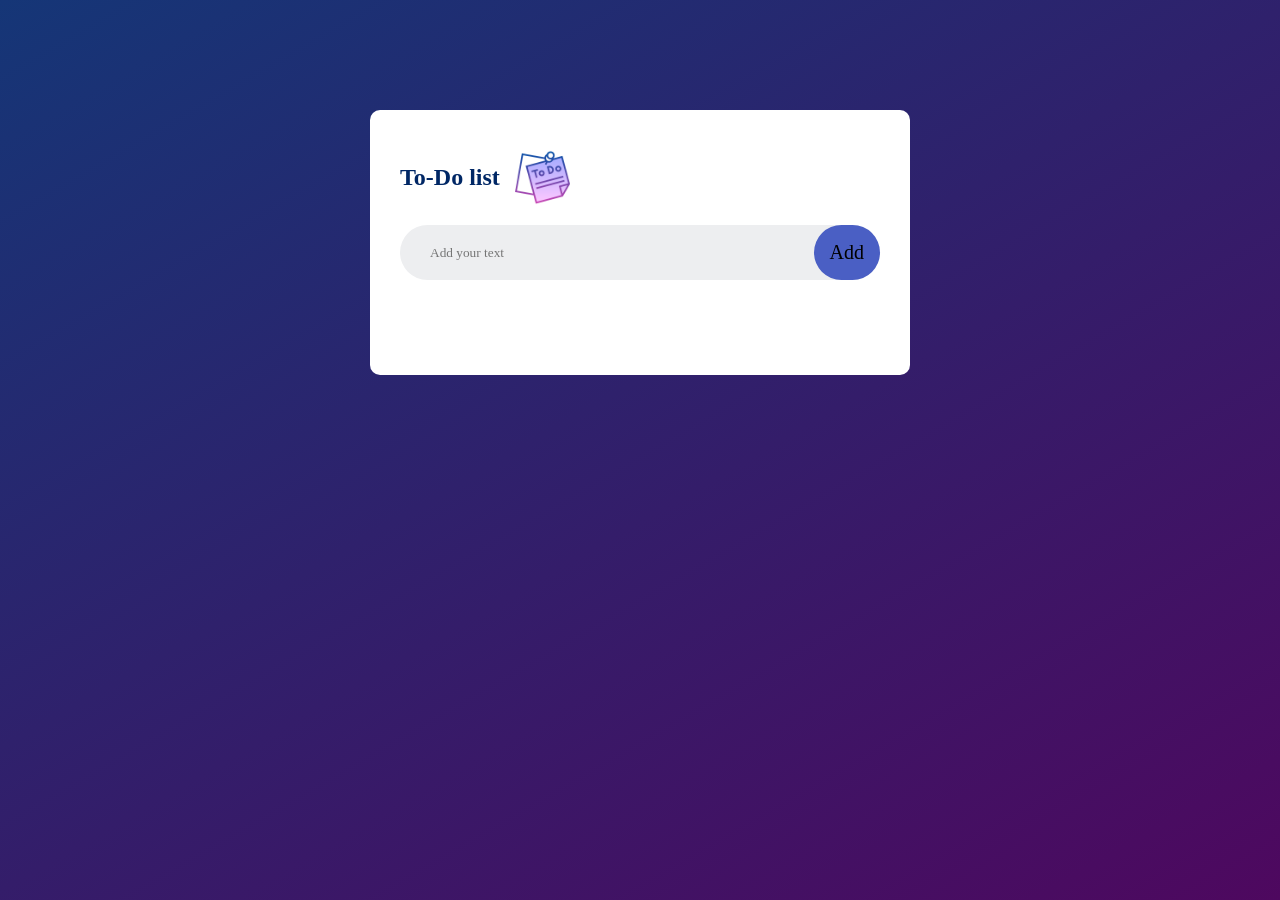
==== index.html @ 4d3d0551 "added todo list functionality" ====
<!DOCTYPE html>
<html lang="en">
<head>
    <meta charset="UTF-8">
    <meta name="viewport" content="width=device-width, initial-scale=1.0">
    <title>To-Do List Website</title>
    <link rel="stylesheet" href="style.css">
</head>

<body>
    <div class="container">
        <div class="todo-app">
            <h2>
                To-Do list
                <img src="icons/sticky-note.png" alt="Sticky note" width="60">
            </h2>

            <div class="row">
                <input type="text" id="input-box" placeholder="Add your text">
                <button onclick="addTask()">Add</button>
            </div>

            <ul id="list-container">
                <!-- Tasks will appear here -->
            </ul>
        </div>
    </div>

    <script src="script.js"></script>
</body>
</html>
---- style.css ----
* {
  margin: 0;
  padding: 0;
  font-family: "American Typewriter", serif;
  box-sizing: border-box;
}


.container {
  width: 100%;
  min-height: 100vh;
  background: linear-gradient(150deg, #153677, #4e085f);
  padding: 10px;
}

.todo-app {
  width: 100%;
  max-width: 540px;
  background: #fff;
  margin: 100px auto 20px;
  padding: 40px 30px 70px;
  border-radius: 10px;
}
.todo-app h2{
color: #002765;
display: flex;
align-items: center;
margin-bottom: 20px;
}

.todo-app h2 img{
    width: 55px;
    margin-left: 15px;
    
}

.row{
    display: flex;
    align-items: center;
    justify-content: space-between;
    background: #edeef0;
    border-radius: 30px;
    padding-left: 20px;
    margin-bottom: 25px;
}

input{
    flex: 1;
    border: none;
    outline: none;
    background: transparent;
    padding: 10px;

}

button{
    border: none;
    outline: none;
    padding: 16px;
background: #4a5fc4;
color:fff;
font-size: 20px;
cursor: pointer;
border-radius: 40px;
}

ul li{
list-style: none;
font-size: 20px;
padding: 16px 6px 14px 50px;
user-select: none; 
cursor: pointer;
position: relative;
}

ul li::before{
  content: '';
  position: absolute;
  height: 20px;
  width: 20px;
  border-radius: 50%;
  background-image: url(icons/unchecked.png);
  background-size: cover;
  background-position: center;
  top: 18px;
  left: 8px;
}

ul li.checked {
    color: #555;
    text-decoration: line-through;
}

ul li.checked::before{
  background-image: url(icons/checked.png); 
}

ul li span{
  position: absolute;
  right: 0;
  top: 5px;
  width: 40px;
  height: 40 px;
  font-size: 22px;
  color: #555;
  line-height: 40px;
  text-align:center;
  border-radius: 50px;
}

ul li span:hover{
  background: #edeef0;
}
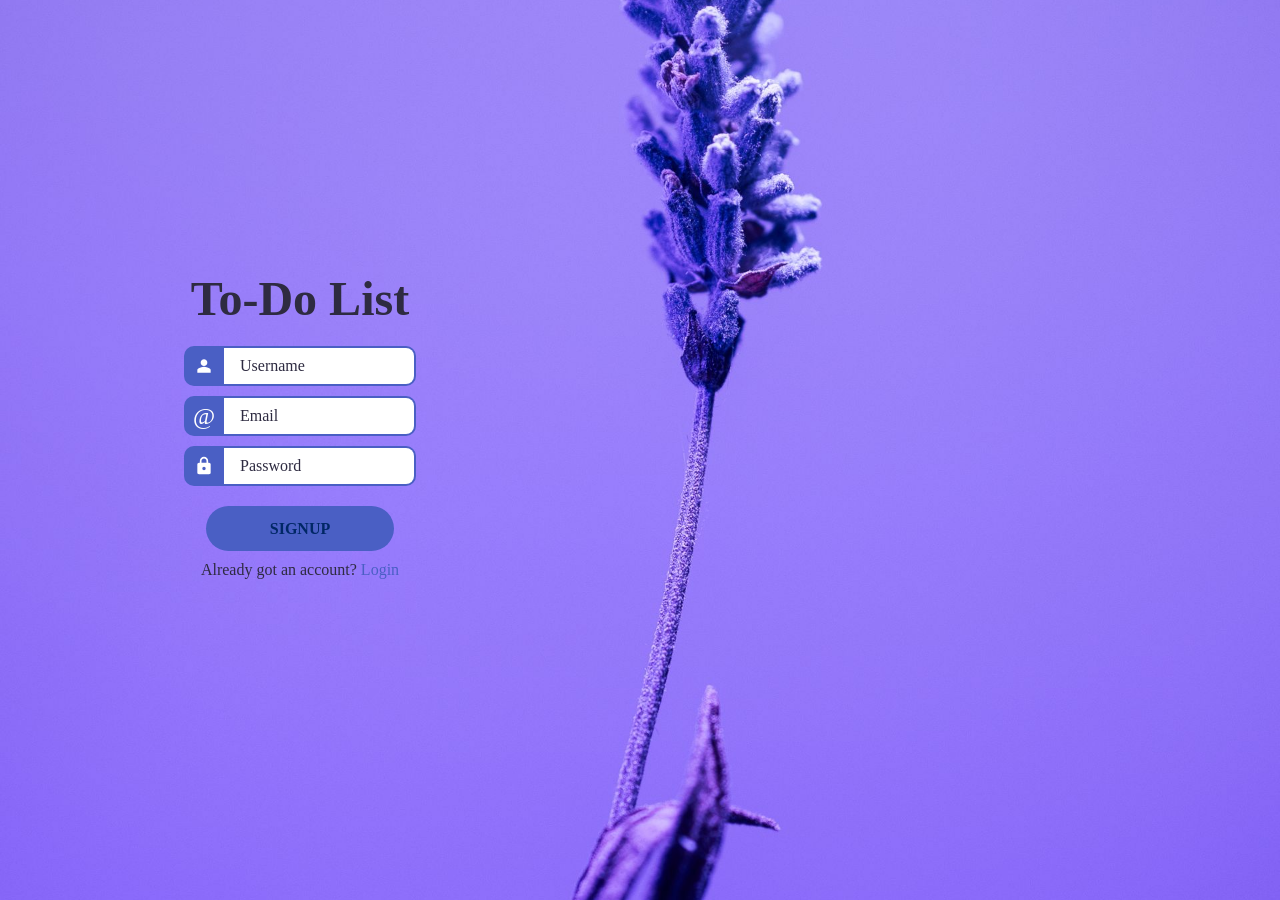
==== commit 4bb381bf: "This version excludes the to-do list feature, focusing solely on the login and registration function" ====
--- a/index.html
+++ b/index.html
@@ -1,14 +1,81 @@
 
 <!DOCTYPE html>
 <html lang="en">
-<head>
+
+    <!-- First screen -->
+     <head> 
+        
+        <meta charset="UTF-8">
+        <meta name="viewport" content="width=device-width, initial-scale=1.0">
+        <link rel="stylesheet" href="style.css">
+        <title>To-Do List</title>
+         <script type="text/javascript" src="validation.js" defer></script>
+         <script type="text/javascript" src="script.js" defer></script>
+     </head>
+     <body>
+        <div class="wrapper">
+            <h1>To-Do List</h1>
+            <p id="error-message"></p>
+            <form id = "form" novalidate>
+                <div>
+                    <label for="username-input">
+                        <svg xmlns="http://www.w3.org/2000/svg" height="24px" viewBox="0 -960 960 960" width="24px" fill="#e3e3e3"><path d="M367-527q-47-47-47-113t47-113q47-47 113-47t113 47q47 47 47 113t-47 113q-47 47-113 47t-113-47ZM160-160v-112q0-34 17.5-62.5T224-378q62-31 126-46.5T480-440q66 0 130 15.5T736-378q29 15 46.5 43.5T800-272v112H160Z"/></svg>
+                        </label>
+                    <input  type="text" name="username" id="username-input" placeholder="Username">
+                </div>
+
+                <div>
+                    <label for="email-input">
+                        <span>@</span>
+                    </label>
+                     <input  type="email" name="email" id="email-input" placeholder="Email">
+                </div>
+
+                <div>
+                    <label for="password-input">
+                        <svg xmlns="http://www.w3.org/2000/svg" height="24px" viewBox="0 -960 960 960" width="24px" fill="#e3e3e3"><path d="M240-80q-33 0-56.5-23.5T160-160v-400q0-33 23.5-56.5T240-640h40v-80q0-83 58.5-141.5T480-920q83 0 141.5 58.5T680-720v80h40q33 0 56.5 23.5T800-560v400q0 33-23.5 56.5T720-80H240Zm296.5-223.5Q560-327 560-360t-23.5-56.5Q513-440 480-440t-56.5 23.5Q400-393 400-360t23.5 56.5Q447-280 480-280t56.5-23.5ZM360-640h240v-80q0-50-35-85t-85-35q-50 0-85 35t-35 85v80Z"/></svg>
+
+                    </label>
+                    <input type="password" name="password" id="password-input" placeholder="Password">
+                </div>
+
+                <button type="submit">Signup</button>
+                <p> Already got an account? <a href="login.html">Login</a></p>
+            </form>
+        </div>
+     </body>
+
+
+
+
+
+
+
+
+
+
+
+
+
+
+
+
+
+
+
+
+    <!-- Second screen -->
+     <!--
+     <div>
+ <head2>
     <meta charset="UTF-8">
     <meta name="viewport" content="width=device-width, initial-scale=1.0">
     <title>To-Do List Website</title>
     <link rel="stylesheet" href="style.css">
-</head>
+    
+</head2>
 
-<body>
+ <body2>
     <div class="container">
         <div class="todo-app">
             <h2>
@@ -22,11 +89,16 @@
             </div>
 
             <ul id="list-container">
-                <!-- Tasks will appear here -->
+               Tasks will appear here
             </ul>
         </div>
     </div>
 
-    <script src="script.js"></script>
+
+
 </body>
+</div>
+   Second screen
+      -->
+
 </html>
--- a/style.css
+++ b/style.css
@@ -1,11 +1,173 @@
+
+:root {
+  --accent-color: #4a5fc4;
+  --base-color: #002765;
+  --text-color: #2E2B41;
+  --input-color: #edeef0;
+}
+
 * {
   margin: 0;
   padding: 0;
+  box-sizing: border-box;
+}
+
+html {
   font-family: "American Typewriter", serif;
+  font-size: 16px;
+  color: var(--text-color);
+  text-align: center;
+}
+
+body {
+  min-height: 100vh;
+  background-image: url("icons/backdrop.jpg");
+  background-size: cover;
+  background-position: right;
+  overflow: hidden;
+}
+
+.wrapper {
   box-sizing: border-box;
-}
-
-
+  background-color: transparent;
+  height: 100vh;
+  width: max(40%, 600px);
+  padding: 10px;
+  border-radius: 0 20px 20px 0;
+  display: flex;
+  flex-direction: column;
+  align-items: center;
+  justify-content: center;
+}
+
+h1 {
+  font-size: 3rem;
+  font-weight: 900;
+  text-transform: Capitalize;
+}
+
+form {
+  width: min(300px, 40%);
+  margin-top: 20px;
+  margin-bottom: 50px;
+  display: flex;
+  flex-direction: column;
+  align-items: center;
+  gap: 10px;
+}
+
+form > div {
+  width: 100%;
+  display: flex;
+  justify-content: center;
+}
+
+form label {
+  flex-shrink: 0;
+  width: 40px;
+  height: 40px;
+  line-height: 40px;
+  background-color: var(--accent-color);
+  fill: white;
+  color: white;
+  border-radius: 10px 0 0 10px;
+  display: flex;
+  justify-content: center;
+  align-items: center;
+  font-size: 1.5rem;
+  font-weight: 500;
+}
+
+form label svg {
+  width: 20px;
+  height: 20px;
+  fill: white;
+}
+
+form input {
+  box-sizing: border-box;
+  flex-grow: 1;
+  min-width: 0;
+  height: 40px;
+  padding: 1em;
+  font: inherit;
+  border-radius: 0 10px 10px 0;
+  border: 2px solid var(--accent-color);
+  border-left: none;
+  background-color: white;
+  transition: 150ms ease;
+}
+
+form input:hover {
+  border: 2px solid var(--accent-color);
+}
+
+form input:focus {
+  outline: none;
+  border-color: var(--accent-color);
+  box-shadow: 0 0 0 2px rgba(74, 95, 196, 0.2);
+}
+
+div:has(input:focus) label {
+  background-color: var(--text-color);
+}
+
+form input::placeholder {
+  color: var(--text-color);
+  opacity: 1;
+}
+
+form button {
+  margin-top: 10px;
+  border: none;
+  border-radius: 1000px;
+  padding: .85em 4em;
+  background-color: var(--accent-color);
+  color: var(--base-color);
+  font: inherit;
+  font-weight: 600;
+  text-transform: uppercase;
+  cursor: pointer;
+}
+
+form button:hover {
+  background-color: var(--text-color);
+}
+
+form button:focus {
+  outline: none;
+  background-color: var(--text-color);
+}
+
+a {
+  text-decoration: none;
+  color: var(--accent-color);
+}
+
+a:hover {
+  text-decoration: underline;
+}
+
+/* Error styling */
+form div.incorrect label {
+    background-color: #850816 !important;
+}
+
+form div.incorrect input,
+form div.incorrect input:hover,
+form div.incorrect input:focus {
+    border: 2px solid #850816 !important;
+    box-shadow: none;
+}
+
+#error-message{
+  color: #850816;
+  
+}
+
+
+
+/*
 .container {
   width: 100%;
   min-height: 100vh;
@@ -110,4 +272,5 @@
 
 ul li span:hover{
   background: #edeef0;
-}+}
+  */
--- a/style.css
+++ b/style.css
@@ -1,11 +1,173 @@
+
+:root {
+  --accent-color: #4a5fc4;
+  --base-color: #002765;
+  --text-color: #2E2B41;
+  --input-color: #edeef0;
+}
+
 * {
   margin: 0;
   padding: 0;
+  box-sizing: border-box;
+}
+
+html {
   font-family: "American Typewriter", serif;
+  font-size: 16px;
+  color: var(--text-color);
+  text-align: center;
+}
+
+body {
+  min-height: 100vh;
+  background-image: url("icons/backdrop.jpg");
+  background-size: cover;
+  background-position: right;
+  overflow: hidden;
+}
+
+.wrapper {
   box-sizing: border-box;
-}
-
-
+  background-color: transparent;
+  height: 100vh;
+  width: max(40%, 600px);
+  padding: 10px;
+  border-radius: 0 20px 20px 0;
+  display: flex;
+  flex-direction: column;
+  align-items: center;
+  justify-content: center;
+}
+
+h1 {
+  font-size: 3rem;
+  font-weight: 900;
+  text-transform: Capitalize;
+}
+
+form {
+  width: min(300px, 40%);
+  margin-top: 20px;
+  margin-bottom: 50px;
+  display: flex;
+  flex-direction: column;
+  align-items: center;
+  gap: 10px;
+}
+
+form > div {
+  width: 100%;
+  display: flex;
+  justify-content: center;
+}
+
+form label {
+  flex-shrink: 0;
+  width: 40px;
+  height: 40px;
+  line-height: 40px;
+  background-color: var(--accent-color);
+  fill: white;
+  color: white;
+  border-radius: 10px 0 0 10px;
+  display: flex;
+  justify-content: center;
+  align-items: center;
+  font-size: 1.5rem;
+  font-weight: 500;
+}
+
+form label svg {
+  width: 20px;
+  height: 20px;
+  fill: white;
+}
+
+form input {
+  box-sizing: border-box;
+  flex-grow: 1;
+  min-width: 0;
+  height: 40px;
+  padding: 1em;
+  font: inherit;
+  border-radius: 0 10px 10px 0;
+  border: 2px solid var(--accent-color);
+  border-left: none;
+  background-color: white;
+  transition: 150ms ease;
+}
+
+form input:hover {
+  border: 2px solid var(--accent-color);
+}
+
+form input:focus {
+  outline: none;
+  border-color: var(--accent-color);
+  box-shadow: 0 0 0 2px rgba(74, 95, 196, 0.2);
+}
+
+div:has(input:focus) label {
+  background-color: var(--text-color);
+}
+
+form input::placeholder {
+  color: var(--text-color);
+  opacity: 1;
+}
+
+form button {
+  margin-top: 10px;
+  border: none;
+  border-radius: 1000px;
+  padding: .85em 4em;
+  background-color: var(--accent-color);
+  color: var(--base-color);
+  font: inherit;
+  font-weight: 600;
+  text-transform: uppercase;
+  cursor: pointer;
+}
+
+form button:hover {
+  background-color: var(--text-color);
+}
+
+form button:focus {
+  outline: none;
+  background-color: var(--text-color);
+}
+
+a {
+  text-decoration: none;
+  color: var(--accent-color);
+}
+
+a:hover {
+  text-decoration: underline;
+}
+
+/* Error styling */
+form div.incorrect label {
+    background-color: #850816 !important;
+}
+
+form div.incorrect input,
+form div.incorrect input:hover,
+form div.incorrect input:focus {
+    border: 2px solid #850816 !important;
+    box-shadow: none;
+}
+
+#error-message{
+  color: #850816;
+  
+}
+
+
+
+/*
 .container {
   width: 100%;
   min-height: 100vh;
@@ -110,4 +272,5 @@
 
 ul li span:hover{
   background: #edeef0;
-}+}
+  */
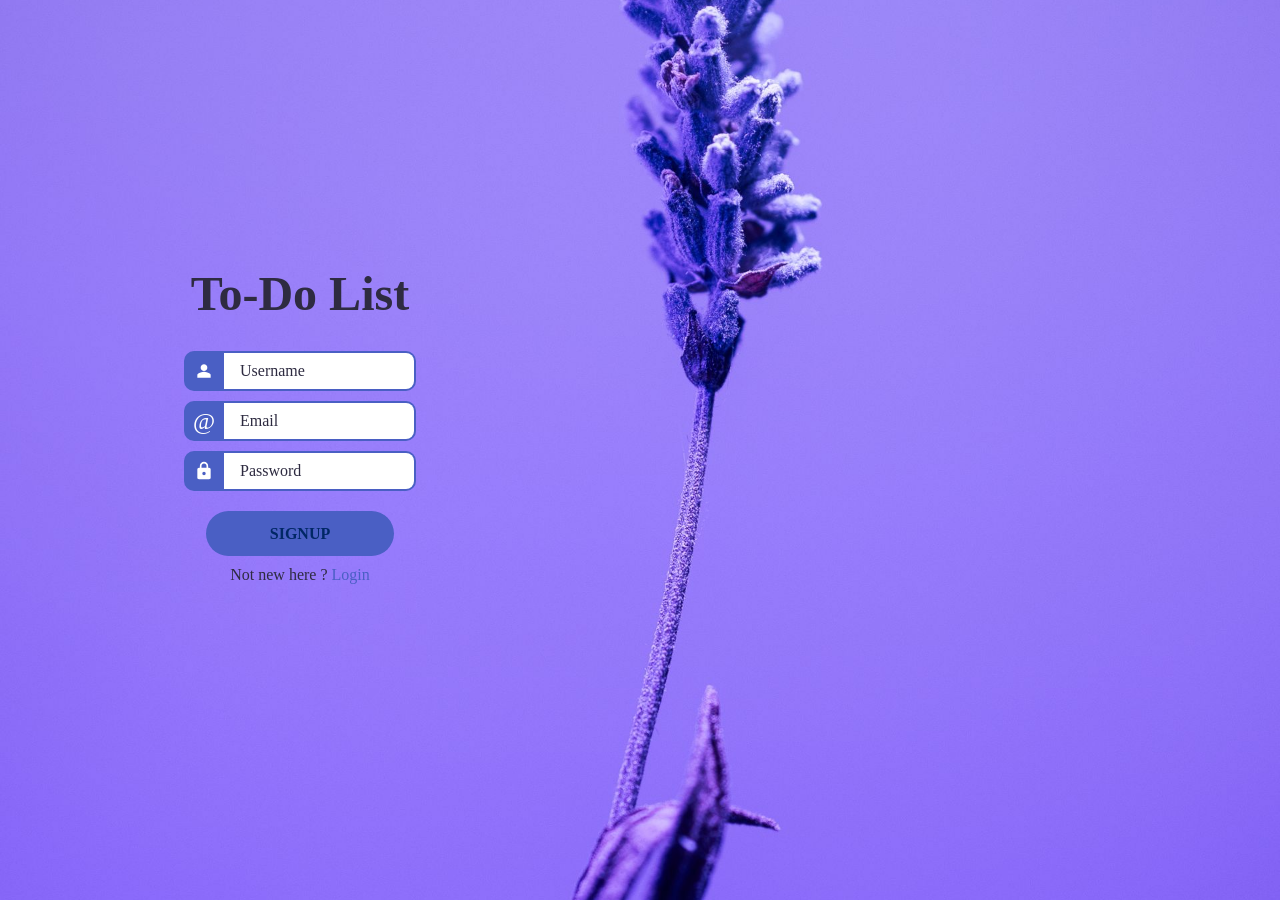
==== commit 2e872044: "fixed a bug with index.html" ====
--- a/index.html
+++ b/index.html
@@ -8,22 +8,27 @@
         <meta charset="UTF-8">
         <meta name="viewport" content="width=device-width, initial-scale=1.0">
         <link rel="stylesheet" href="style.css">
-        <title>To-Do List</title>
+        <title>Login</title>
          <script type="text/javascript" src="validation.js" defer></script>
          <script type="text/javascript" src="script.js" defer></script>
      </head>
      <body>
         <div class="wrapper">
             <h1>To-Do List</h1>
+
+
             <p id="error-message"></p>
             <form id = "form" novalidate>
-                <div>
+    
+                   <div>
                     <label for="username-input">
-                        <svg xmlns="http://www.w3.org/2000/svg" height="24px" viewBox="0 -960 960 960" width="24px" fill="#e3e3e3"><path d="M367-527q-47-47-47-113t47-113q47-47 113-47t113 47q47 47 47 113t-47 113q-47 47-113 47t-113-47ZM160-160v-112q0-34 17.5-62.5T224-378q62-31 126-46.5T480-440q66 0 130 15.5T736-378q29 15 46.5 43.5T800-272v112H160Z"/></svg>
+                        <svg xmlns="http://www.w3.org/2000/svg" height="24px" viewBox="0 -960 960 960" width="24px" fill="#e3e3e3"><path d="M367-527q-47-47-47-113t47-113q47-47 113-47t113 47q47 47 47 113t-47 113q-47 47-113 47t-113-47ZM160-160v-112q0-34 17.5-62.5T224-378q62-31 126-46.5T480-440q66 0 130 15.5T736-378q29 15 46.5 43.5T800-272v112H160Z"/></svg> 
+
+                    
                         </label>
                     <input  type="text" name="username" id="username-input" placeholder="Username">
                 </div>
-
+                
                 <div>
                     <label for="email-input">
                         <span>@</span>
@@ -40,7 +45,7 @@
                 </div>
 
                 <button type="submit">Signup</button>
-                <p> Already got an account? <a href="login.html">Login</a></p>
+                <p> Not new here ? <a href="login.html">Login</a></p>
             </form>
         </div>
      </body>
--- a/style.css
+++ b/style.css
@@ -1,3 +1,4 @@
+/* overall color guidlines*/
 
 :root {
   --accent-color: #4a5fc4;
@@ -11,6 +12,8 @@
   padding: 0;
   box-sizing: border-box;
 }
+
+/* text style on the page */
 
 html {
   font-family: "American Typewriter", serif;
@@ -26,6 +29,8 @@
   background-position: right;
   overflow: hidden;
 }
+
+/* wrapper for the login and signup part of the page */
 
 .wrapper {
   box-sizing: border-box;
@@ -46,6 +51,8 @@
   text-transform: Capitalize;
 }
 
+/* login in form style */
+
 form {
   width: min(300px, 40%);
   margin-top: 20px;
@@ -61,6 +68,8 @@
   display: flex;
   justify-content: center;
 }
+
+/* blank area for user input and icon*/
 
 form label {
   flex-shrink: 0;
@@ -162,7 +171,10 @@
 
 #error-message{
   color: #850816;
-  
+  font-size: 14px;
+    font-weight: bold;
+    width: 100%;
+    margin-top: 10px;
 }
 
 
--- a/style.css
+++ b/style.css
@@ -1,3 +1,4 @@
+/* overall color guidlines*/
 
 :root {
   --accent-color: #4a5fc4;
@@ -11,6 +12,8 @@
   padding: 0;
   box-sizing: border-box;
 }
+
+/* text style on the page */
 
 html {
   font-family: "American Typewriter", serif;
@@ -26,6 +29,8 @@
   background-position: right;
   overflow: hidden;
 }
+
+/* wrapper for the login and signup part of the page */
 
 .wrapper {
   box-sizing: border-box;
@@ -46,6 +51,8 @@
   text-transform: Capitalize;
 }
 
+/* login in form style */
+
 form {
   width: min(300px, 40%);
   margin-top: 20px;
@@ -61,6 +68,8 @@
   display: flex;
   justify-content: center;
 }
+
+/* blank area for user input and icon*/
 
 form label {
   flex-shrink: 0;
@@ -162,7 +171,10 @@
 
 #error-message{
   color: #850816;
-  
+  font-size: 14px;
+    font-weight: bold;
+    width: 100%;
+    margin-top: 10px;
 }
 
 
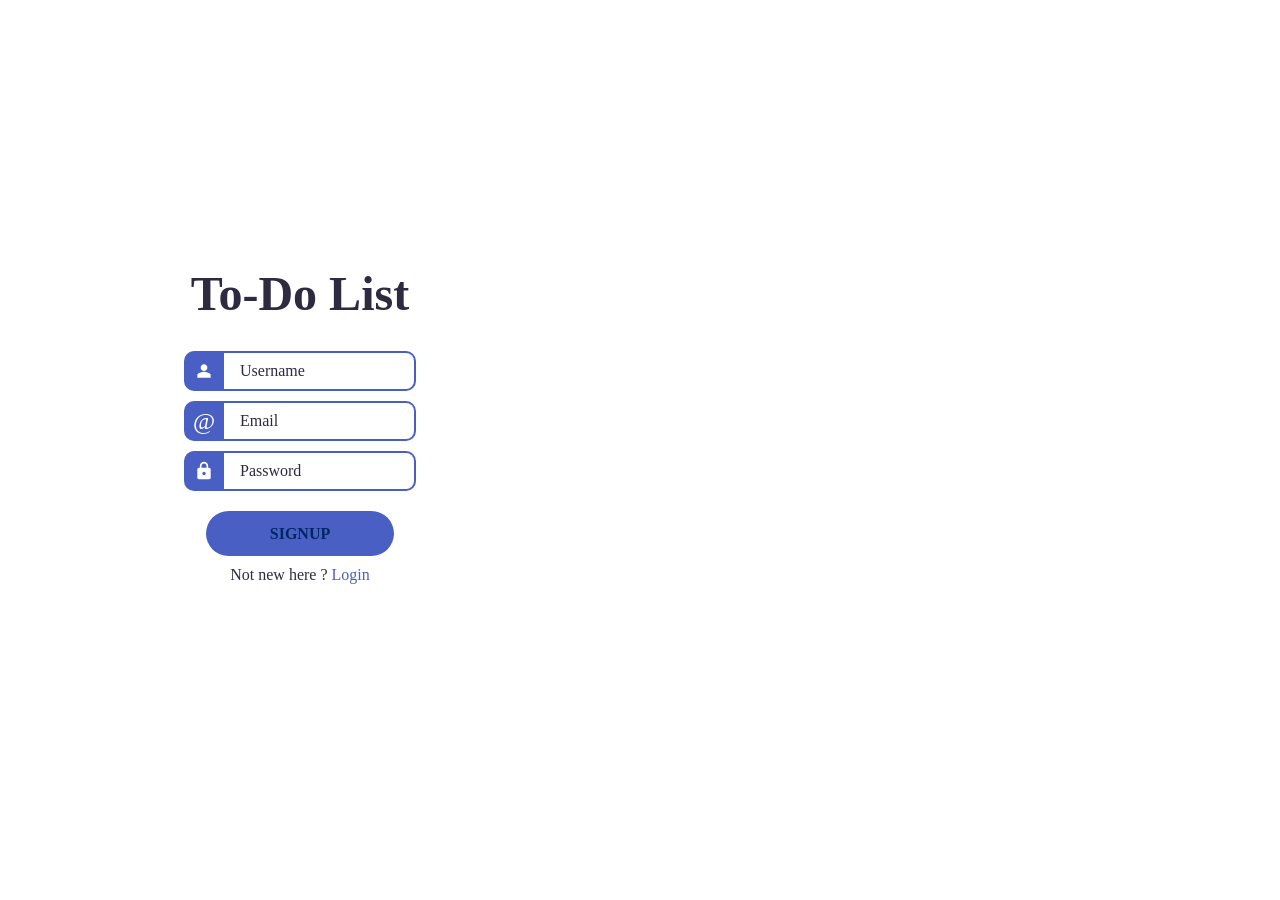
==== commit ecb1f8a6: "Create index.html for sign-up redirection" ====
--- a/index.html
+++ b/index.html
@@ -1,109 +1,12 @@
-
 <!DOCTYPE html>
 <html lang="en">
-
-    <!-- First screen -->
-     <head> 
-        
-        <meta charset="UTF-8">
-        <meta name="viewport" content="width=device-width, initial-scale=1.0">
-        <link rel="stylesheet" href="style.css">
-        <title>Login</title>
-         <script type="text/javascript" src="validation.js" defer></script>
-         <script type="text/javascript" src="script.js" defer></script>
-     </head>
-     <body>
-        <div class="wrapper">
-            <h1>To-Do List</h1>
-
-
-            <p id="error-message"></p>
-            <form id = "form" novalidate>
-    
-                   <div>
-                    <label for="username-input">
-                        <svg xmlns="http://www.w3.org/2000/svg" height="24px" viewBox="0 -960 960 960" width="24px" fill="#e3e3e3"><path d="M367-527q-47-47-47-113t47-113q47-47 113-47t113 47q47 47 47 113t-47 113q-47 47-113 47t-113-47ZM160-160v-112q0-34 17.5-62.5T224-378q62-31 126-46.5T480-440q66 0 130 15.5T736-378q29 15 46.5 43.5T800-272v112H160Z"/></svg> 
-
-                    
-                        </label>
-                    <input  type="text" name="username" id="username-input" placeholder="Username">
-                </div>
-                
-                <div>
-                    <label for="email-input">
-                        <span>@</span>
-                    </label>
-                     <input  type="email" name="email" id="email-input" placeholder="Email">
-                </div>
-
-                <div>
-                    <label for="password-input">
-                        <svg xmlns="http://www.w3.org/2000/svg" height="24px" viewBox="0 -960 960 960" width="24px" fill="#e3e3e3"><path d="M240-80q-33 0-56.5-23.5T160-160v-400q0-33 23.5-56.5T240-640h40v-80q0-83 58.5-141.5T480-920q83 0 141.5 58.5T680-720v80h40q33 0 56.5 23.5T800-560v400q0 33-23.5 56.5T720-80H240Zm296.5-223.5Q560-327 560-360t-23.5-56.5Q513-440 480-440t-56.5 23.5Q400-393 400-360t23.5 56.5Q447-280 480-280t56.5-23.5ZM360-640h240v-80q0-50-35-85t-85-35q-50 0-85 35t-35 85v80Z"/></svg>
-
-                    </label>
-                    <input type="password" name="password" id="password-input" placeholder="Password">
-                </div>
-
-                <button type="submit">Signup</button>
-                <p> Not new here ? <a href="login.html">Login</a></p>
-            </form>
-        </div>
-     </body>
-
-
-
-
-
-
-
-
-
-
-
-
-
-
-
-
-
-
-
-
-    <!-- Second screen -->
-     <!--
-     <div>
- <head2>
+<head>
     <meta charset="UTF-8">
     <meta name="viewport" content="width=device-width, initial-scale=1.0">
-    <title>To-Do List Website</title>
-    <link rel="stylesheet" href="style.css">
-    
-</head2>
-
- <body2>
-    <div class="container">
-        <div class="todo-app">
-            <h2>
-                To-Do list
-                <img src="icons/sticky-note.png" alt="Sticky note" width="60">
-            </h2>
-
-            <div class="row">
-                <input type="text" id="input-box" placeholder="Add your text">
-                <button onclick="addTask()">Add</button>
-            </div>
-
-            <ul id="list-container">
-               Tasks will appear here
-            </ul>
-        </div>
-    </div>
-
-
-
+    <title>Sign Up</title>
+    <meta http-equiv="refresh" content="0; url=Sign-up.html">
+</head>
+<body>
+    <p>If you are not redirected, <a href="Sign-up.html">click here to sign up</a>.</p>
 </body>
-</div>
-   Second screen
-      -->
-
 </html>
